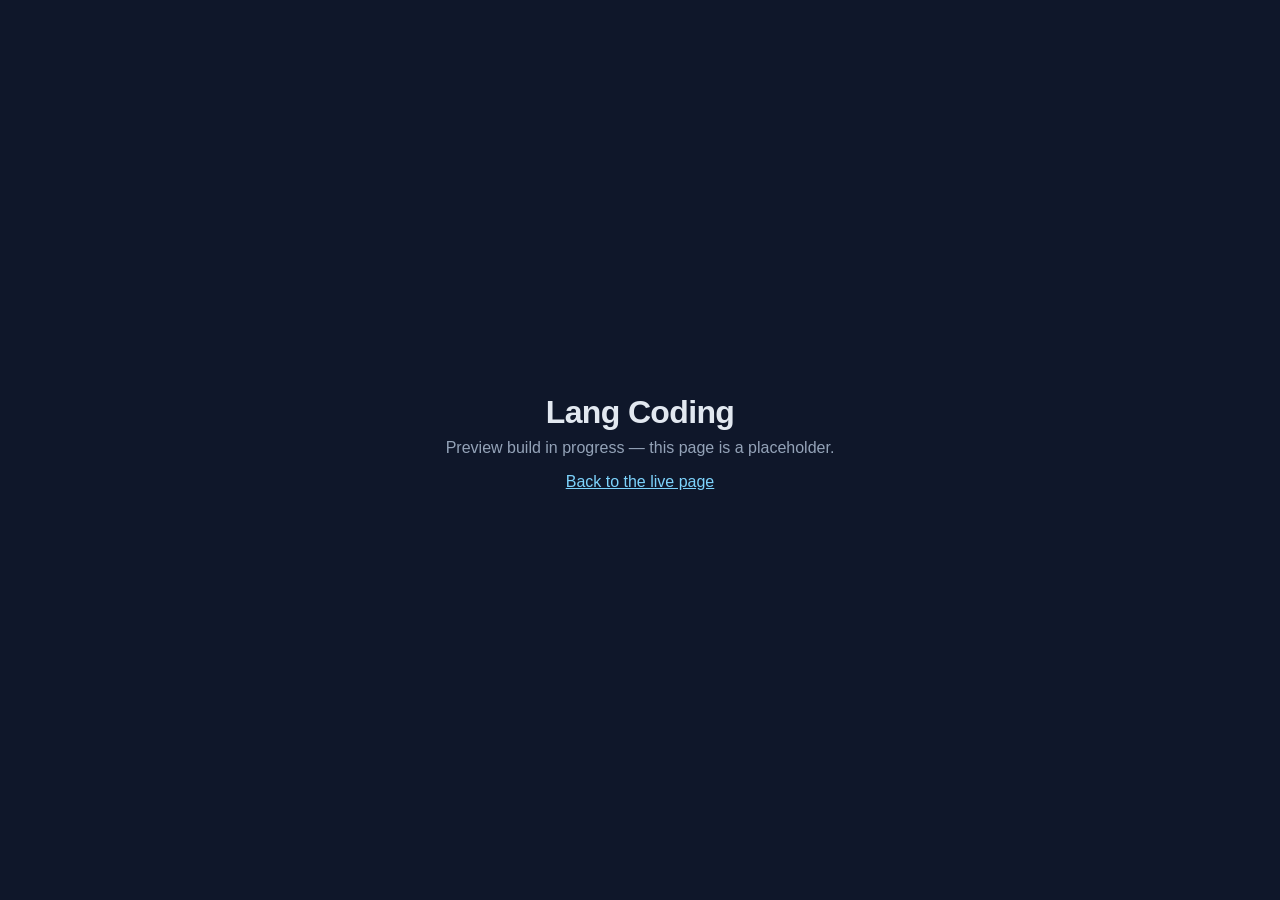
==== preview/langcoding.com/index.html @ 890ce74b "Add /preview/langcoding.com scaffold (noindex placeholder)" ====
<!DOCTYPE html>
<html lang="en">
<head>
<meta charset="utf-8">
<meta name="viewport" content="width=device-width, initial-scale=1">
<meta name="robots" content="noindex">
<title>Lang Coding — preview</title>
<style>
  html, body { height: 100%; margin: 0; }
  body {
    display: flex; align-items: center; justify-content: center;
    font-family: -apple-system, BlinkMacSystemFont, "Segoe UI", Roboto, sans-serif;
    background: #0f172a; color: #e2e8f0; text-align: center;
  }
  h1 { font-size: 2rem; font-weight: 600; margin: 0 0 0.5rem; letter-spacing: -0.02em; }
  p { color: #94a3b8; margin: 0 0 1rem; }
  a { color: #7dd3fc; }
</style>
</head>
<body>
  <main>
    <h1>Lang Coding</h1>
    <p>Preview build in progress — this page is a placeholder.</p>
    <p><a href="../../">Back to the live page</a></p>
  </main>
</body>
</html>
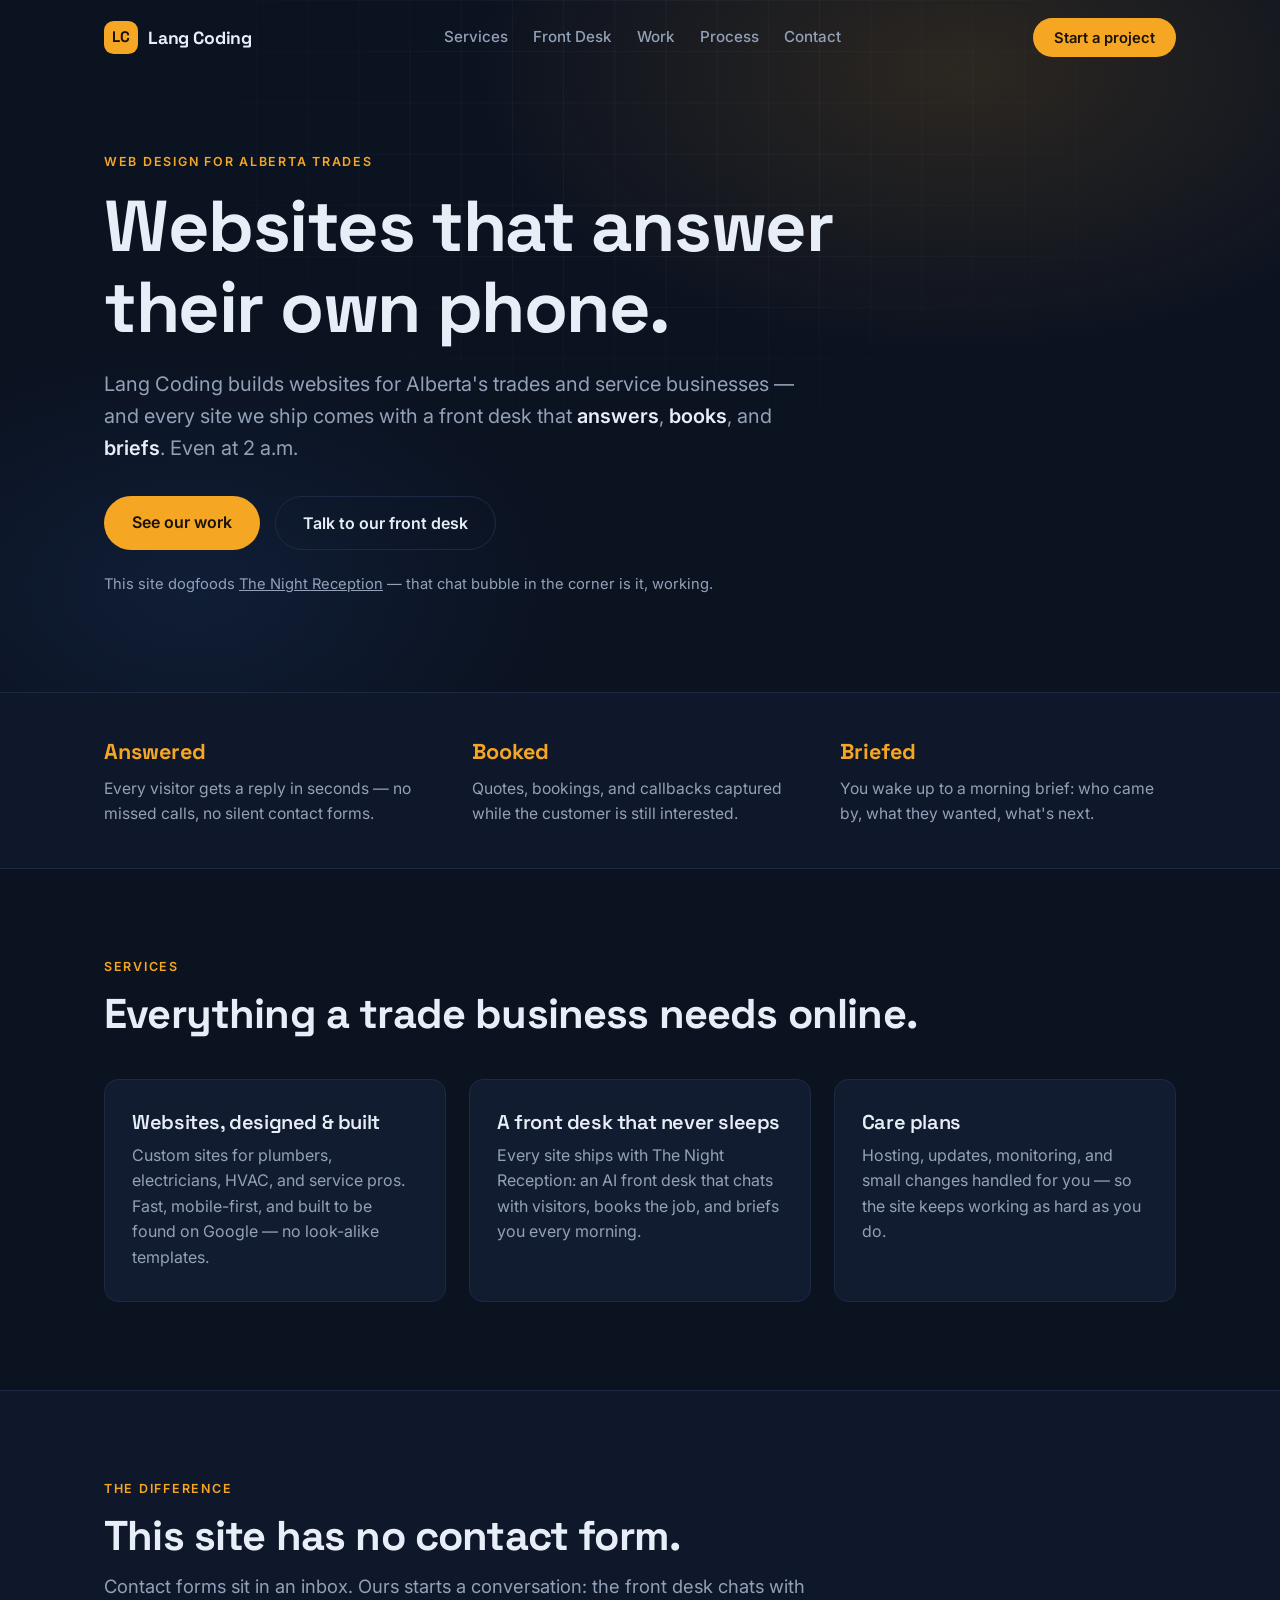
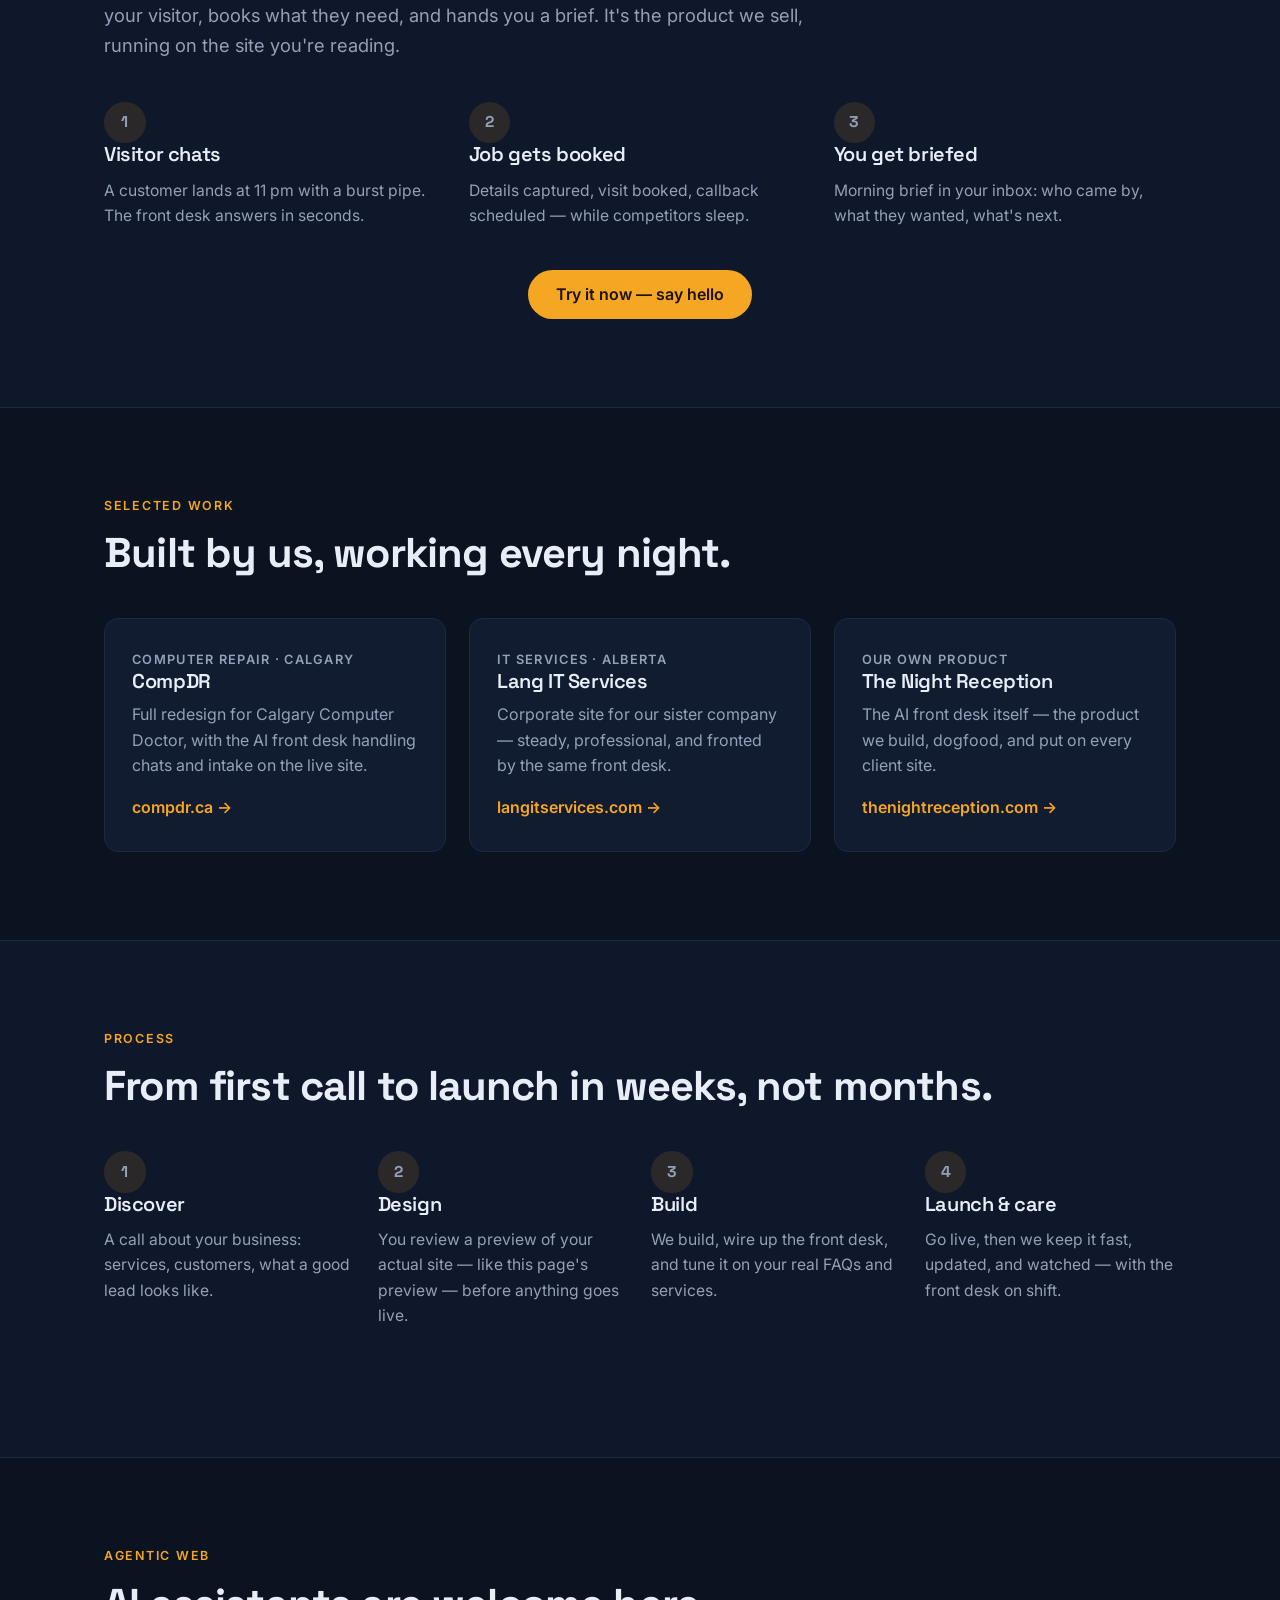
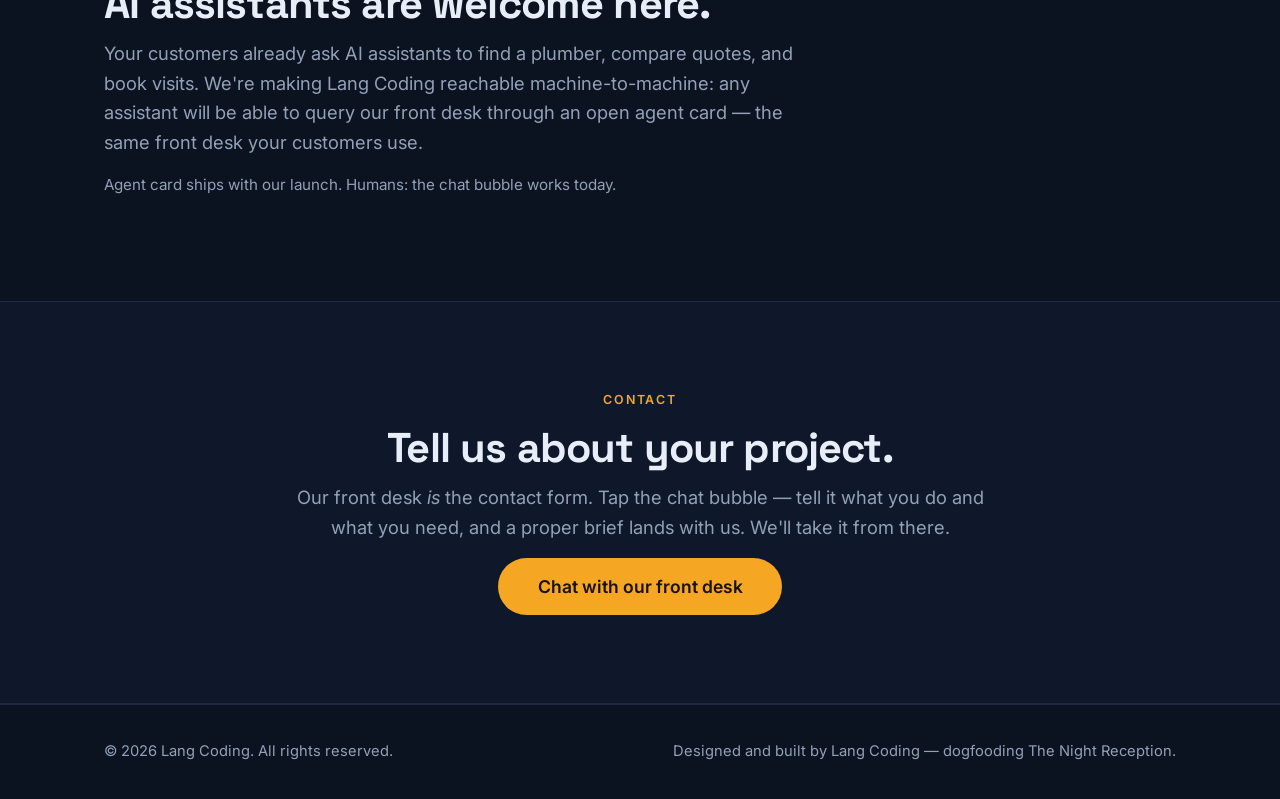
==== commit 6c6d5046: "Lang Coding agency preview site (trades-first draft for review) - Full one-page agency site in previ" ====
--- a/preview/langcoding.com/index.html
+++ b/preview/langcoding.com/index.html
@@ -4,24 +4,193 @@
 <meta charset="utf-8">
 <meta name="viewport" content="width=device-width, initial-scale=1">
 <meta name="robots" content="noindex">
-<title>Lang Coding — preview</title>
-<style>
-  html, body { height: 100%; margin: 0; }
-  body {
-    display: flex; align-items: center; justify-content: center;
-    font-family: -apple-system, BlinkMacSystemFont, "Segoe UI", Roboto, sans-serif;
-    background: #0f172a; color: #e2e8f0; text-align: center;
-  }
-  h1 { font-size: 2rem; font-weight: 600; margin: 0 0 0.5rem; letter-spacing: -0.02em; }
-  p { color: #94a3b8; margin: 0 0 1rem; }
-  a { color: #7dd3fc; }
-</style>
+<meta name="description" content="Lang Coding builds websites for Alberta trades and service businesses — every site ships with an AI front desk that answers, books, and briefs.">
+<title>Lang Coding — Websites for Alberta trades</title>
+<link rel="icon" type="image/svg+xml" href="favicon.svg">
+<link rel="preconnect" href="https://fonts.googleapis.com">
+<link rel="preconnect" href="https://fonts.gstatic.com" crossorigin>
+<link href="https://fonts.googleapis.com/css2?family=Inter:wght@400;500;600&family=Space+Grotesk:wght@500;600;700&display=swap" rel="stylesheet">
+<link rel="stylesheet" href="styles.css">
+<noscript><style>.reveal { opacity: 1 !important; transform: none !important; }</style></noscript>
 </head>
 <body>
-  <main>
-    <h1>Lang Coding</h1>
-    <p>Preview build in progress — this page is a placeholder.</p>
-    <p><a href="../../">Back to the live page</a></p>
-  </main>
+
+<header class="nav" id="nav">
+  <div class="nav-inner">
+    <a class="brand" href="#top" aria-label="Lang Coding home">
+      <span class="brand-mark" aria-hidden="true">LC</span>
+      <span class="brand-name">Lang Coding</span>
+    </a>
+    <nav class="nav-links" id="navLinks" aria-label="Primary">
+      <a href="#services">Services</a>
+      <a href="#front-desk">Front Desk</a>
+      <a href="#work">Work</a>
+      <a href="#process">Process</a>
+      <a href="#contact">Contact</a>
+    </nav>
+    <div class="nav-cta">
+      <button class="btn btn-primary btn-sm" data-open-chat>Start a project</button>
+      <button class="nav-toggle" id="navToggle" aria-label="Menu" aria-expanded="false">
+        <span></span><span></span><span></span>
+      </button>
+    </div>
+  </div>
+</header>
+
+<main id="top">
+
+  <!-- HERO -->
+  <section class="hero">
+    <div class="hero-bg" aria-hidden="true"></div>
+    <div class="wrap hero-inner">
+      <p class="eyebrow reveal">Web design for Alberta trades</p>
+      <h1 class="reveal">Websites that answer<br>their own phone.</h1>
+      <p class="lede reveal">Lang Coding builds websites for Alberta's trades and service businesses — and every site we ship comes with a front desk that <strong>answers</strong>, <strong>books</strong>, and <strong>briefs</strong>. Even at 2&nbsp;a.m.</p>
+      <div class="hero-actions reveal">
+        <a class="btn btn-primary" href="#work">See our work</a>
+        <button class="btn btn-ghost" data-open-chat>Talk to our front desk</button>
+      </div>
+      <p class="hero-note reveal">This site dogfoods <a href="https://thenightreception.com">The Night Reception</a> — that chat bubble in the corner is it, working.</p>
+    </div>
+  </section>
+
+  <!-- VALUE TRIO -->
+  <section class="trio">
+    <div class="wrap trio-grid">
+      <div class="trio-item reveal">
+        <p class="trio-word">Answered</p>
+        <p class="trio-text">Every visitor gets a reply in seconds — no missed calls, no silent contact forms.</p>
+      </div>
+      <div class="trio-item reveal">
+        <p class="trio-word">Booked</p>
+        <p class="trio-text">Quotes, bookings, and callbacks captured while the customer is still interested.</p>
+      </div>
+      <div class="trio-item reveal">
+        <p class="trio-word">Briefed</p>
+        <p class="trio-text">You wake up to a morning brief: who came by, what they wanted, what's next.</p>
+      </div>
+    </div>
+  </section>
+
+  <!-- SERVICES -->
+  <section class="section" id="services">
+    <div class="wrap">
+      <p class="eyebrow reveal">Services</p>
+      <h2 class="reveal">Everything a trade business needs online.</h2>
+      <div class="cards">
+        <article class="card reveal">
+          <h3>Websites, designed &amp; built</h3>
+          <p>Custom sites for plumbers, electricians, HVAC, and service pros. Fast, mobile-first, and built to be found on Google — no look-alike templates.</p>
+        </article>
+        <article class="card reveal">
+          <h3>A front desk that never sleeps</h3>
+          <p>Every site ships with The Night Reception: an AI front desk that chats with visitors, books the job, and briefs you every morning.</p>
+        </article>
+        <article class="card reveal">
+          <h3>Care plans</h3>
+          <p>Hosting, updates, monitoring, and small changes handled for you — so the site keeps working as hard as you do.</p>
+        </article>
+      </div>
+    </div>
+  </section>
+
+  <!-- FRONT DESK / DOGFOOD -->
+  <section class="section section-alt" id="front-desk">
+    <div class="wrap">
+      <p class="eyebrow reveal">The difference</p>
+      <h2 class="reveal">This site has no contact form.</h2>
+      <p class="lede reveal">Contact forms sit in an inbox. Ours starts a conversation: the front desk chats with your visitor, books what they need, and hands you a brief. It's the product we sell, running on the site you're reading.</p>
+      <div class="steps">
+        <div class="step reveal"><p class="step-n">1</p><h3>Visitor chats</h3><p>A customer lands at 11&nbsp;pm with a burst pipe. The front desk answers in seconds.</p></div>
+        <div class="step reveal"><p class="step-n">2</p><h3>Job gets booked</h3><p>Details captured, visit booked, callback scheduled — while competitors sleep.</p></div>
+        <div class="step reveal"><p class="step-n">3</p><h3>You get briefed</h3><p>Morning brief in your inbox: who came by, what they wanted, what's next.</p></div>
+      </div>
+      <div class="center reveal">
+        <button class="btn btn-primary" data-open-chat>Try it now — say hello</button>
+      </div>
+    </div>
+  </section>
+
+  <!-- WORK -->
+  <section class="section" id="work">
+    <div class="wrap">
+      <p class="eyebrow reveal">Selected work</p>
+      <h2 class="reveal">Built by us, working every night.</h2>
+      <div class="cards">
+        <article class="card work-card reveal">
+          <a class="work-link" href="https://www.compdr.ca" rel="noopener">
+            <p class="work-tag">Computer repair · Calgary</p>
+            <h3>CompDR</h3>
+            <p>Full redesign for Calgary Computer Doctor, with the AI front desk handling chats and intake on the live site.</p>
+            <span class="work-cta">compdr.ca →</span>
+          </a>
+        </article>
+        <article class="card work-card reveal">
+          <a class="work-link" href="https://langitservices.com" rel="noopener">
+            <p class="work-tag">IT services · Alberta</p>
+            <h3>Lang IT Services</h3>
+            <p>Corporate site for our sister company — steady, professional, and fronted by the same front desk.</p>
+            <span class="work-cta">langitservices.com →</span>
+          </a>
+        </article>
+        <article class="card work-card reveal">
+          <a class="work-link" href="https://thenightreception.com" rel="noopener">
+            <p class="work-tag">Our own product</p>
+            <h3>The Night Reception</h3>
+            <p>The AI front desk itself — the product we build, dogfood, and put on every client site.</p>
+            <span class="work-cta">thenightreception.com →</span>
+          </a>
+        </article>
+      </div>
+    </div>
+  </section>
+
+  <!-- PROCESS -->
+  <section class="section section-alt" id="process">
+    <div class="wrap">
+      <p class="eyebrow reveal">Process</p>
+      <h2 class="reveal">From first call to launch in weeks, not months.</h2>
+      <div class="steps steps-4">
+        <div class="step reveal"><p class="step-n">1</p><h3>Discover</h3><p>A call about your business: services, customers, what a good lead looks like.</p></div>
+        <div class="step reveal"><p class="step-n">2</p><h3>Design</h3><p>You review a preview of your actual site — like this page's preview — before anything goes live.</p></div>
+        <div class="step reveal"><p class="step-n">3</p><h3>Build</h3><p>We build, wire up the front desk, and tune it on your real FAQs and services.</p></div>
+        <div class="step reveal"><p class="step-n">4</p><h3>Launch &amp; care</h3><p>Go live, then we keep it fast, updated, and watched — with the front desk on shift.</p></div>
+      </div>
+    </div>
+  </section>
+
+  <!-- A2A -->
+  <section class="section" id="agentic">
+    <div class="wrap">
+      <p class="eyebrow reveal">Agentic web</p>
+      <h2 class="reveal">AI assistants are welcome here.</h2>
+      <p class="lede reveal">Your customers already ask AI assistants to find a plumber, compare quotes, and book visits. We're making Lang Coding reachable machine-to-machine: any assistant will be able to query our front desk through an open agent card — the same front desk your customers use.</p>
+      <p class="note reveal">Agent card ships with our launch. Humans: the chat bubble works today.</p>
+    </div>
+  </section>
+
+  <!-- CONTACT -->
+  <section class="section section-alt" id="contact">
+    <div class="wrap center">
+      <p class="eyebrow reveal">Contact</p>
+      <h2 class="reveal">Tell us about your project.</h2>
+      <p class="lede reveal">Our front desk <em>is</em> the contact form. Tap the chat bubble — tell it what you do and what you need, and a proper brief lands with us. We'll take it from there.</p>
+      <div class="reveal">
+        <button class="btn btn-primary btn-lg" data-open-chat>Chat with our front desk</button>
+      </div>
+    </div>
+  </section>
+
+</main>
+
+<footer class="footer">
+  <div class="wrap footer-inner">
+    <p>© <span id="year">2026</span> Lang Coding. All rights reserved.</p>
+    <p class="footer-note">Designed and built by Lang Coding — dogfooding The Night Reception.</p>
+  </div>
+</footer>
+
+<script src="https://app.thenightreception.com/night-reception.js" data-label="Chat" data-tenant="langcoding" data-name="Lang Coding" data-api="https://app.thenightreception.com" defer></script>
+<script src="script.js" defer></script>
 </body>
 </html>
--- a/preview/langcoding.com/styles.css
+++ b/preview/langcoding.com/styles.css
@@ -0,0 +1,190 @@
+/* Lang Coding — preview site */
+:root {
+  --bg: #0b1220;
+  --bg-soft: #0f172a;
+  --bg-card: #111c30;
+  --line: #1e2a44;
+  --text: #e8eef7;
+  --muted: #93a1b8;
+  --accent: #f5a623;
+  --accent-soft: rgba(245, 166, 35, 0.12);
+  --radius: 14px;
+  --font-display: "Space Grotesk", -apple-system, "Segoe UI", sans-serif;
+  --font-body: "Inter", -apple-system, BlinkMacSystemFont, "Segoe UI", sans-serif;
+}
+
+* { box-sizing: border-box; }
+html { scroll-behavior: smooth; }
+body {
+  margin: 0;
+  background: var(--bg);
+  color: var(--text);
+  font-family: var(--font-body);
+  line-height: 1.6;
+  -webkit-font-smoothing: antialiased;
+}
+h1, h2, h3 { font-family: var(--font-display); line-height: 1.12; letter-spacing: -0.02em; margin: 0 0 0.75rem; }
+h1 { font-size: clamp(2.6rem, 6vw, 4.5rem); font-weight: 700; }
+h2 { font-size: clamp(1.8rem, 3.6vw, 2.6rem); font-weight: 700; }
+h3 { font-size: 1.25rem; font-weight: 600; }
+p { margin: 0 0 1rem; }
+a { color: var(--accent); }
+strong { color: var(--text); font-weight: 600; }
+
+.wrap { max-width: 1120px; margin: 0 auto; padding: 0 1.5rem; }
+.center { text-align: center; }
+.center .lede { margin-left: auto; margin-right: auto; }
+
+.eyebrow {
+  color: var(--accent);
+  text-transform: uppercase;
+  letter-spacing: 0.14em;
+  font-size: 0.78rem;
+  font-weight: 600;
+  margin-bottom: 0.9rem;
+}
+.lede { font-size: 1.15rem; color: var(--muted); max-width: 44rem; }
+.note { color: var(--muted); font-size: 0.95rem; }
+
+.section { padding: 5.5rem 0; scroll-margin-top: 4.5rem; }
+.section-alt { background: var(--bg-soft); border-top: 1px solid var(--line); border-bottom: 1px solid var(--line); }
+
+/* Buttons */
+.btn {
+  display: inline-block;
+  font-family: var(--font-body);
+  font-weight: 600;
+  font-size: 1rem;
+  padding: 0.85rem 1.7rem;
+  border-radius: 999px;
+  border: 1px solid transparent;
+  cursor: pointer;
+  text-decoration: none;
+  transition: transform 0.15s ease, box-shadow 0.15s ease, background 0.15s ease;
+}
+.btn-primary { background: var(--accent); color: #1a1206; }
+.btn-primary:hover { transform: translateY(-2px); box-shadow: 0 10px 28px rgba(245, 166, 35, 0.35); }
+.btn-ghost { background: transparent; color: var(--text); border-color: var(--line); }
+.btn-ghost:hover { border-color: var(--accent); color: var(--accent); }
+.btn-sm { padding: 0.6rem 1.25rem; font-size: 0.92rem; }
+.btn-lg { padding: 1.05rem 2.4rem; font-size: 1.1rem; }
+
+/* Nav */
+.nav {
+  position: fixed; inset: 0 0 auto 0; z-index: 50;
+  transition: background 0.2s ease, border-color 0.2s ease;
+  border-bottom: 1px solid transparent;
+}
+.nav.scrolled { background: rgba(11, 18, 32, 0.85); backdrop-filter: blur(12px); border-bottom-color: var(--line); }
+.nav-inner {
+  max-width: 1120px; margin: 0 auto; padding: 0.9rem 1.5rem;
+  display: flex; align-items: center; justify-content: space-between; gap: 1rem;
+}
+.brand { display: flex; align-items: center; gap: 0.65rem; text-decoration: none; color: var(--text); padding: 0.4rem 0; }
+.brand-mark {
+  width: 2.1rem; height: 2.1rem; border-radius: 0.6rem;
+  background: var(--accent); color: #1a1206;
+  font-family: var(--font-display); font-weight: 700; font-size: 0.95rem;
+  display: flex; align-items: center; justify-content: center;
+}
+.brand-name { font-family: var(--font-display); font-weight: 700; font-size: 1.1rem; letter-spacing: -0.01em; }
+.nav-links { display: flex; gap: 1.6rem; }
+.nav-links a { color: var(--muted); text-decoration: none; font-weight: 500; font-size: 0.95rem; }
+.nav-links a:hover { color: var(--text); }
+.nav-cta { display: flex; align-items: center; gap: 0.75rem; }
+.nav-toggle { display: none; background: none; border: 1px solid var(--line); border-radius: 10px; width: 44px; height: 44px; padding: 0; cursor: pointer; flex-direction: column; align-items: center; justify-content: center; gap: 5px; }
+.nav-toggle span { display: block; width: 1.25rem; height: 2px; background: var(--text); }
+
+/* Hero */
+.hero { position: relative; padding: 9.5rem 0 5rem; overflow: hidden; }
+.hero-bg {
+  position: absolute; inset: 0; pointer-events: none;
+  background:
+    radial-gradient(52rem 30rem at 75% 10%, rgba(245, 166, 35, 0.14), transparent 60%),
+    radial-gradient(40rem 26rem at 15% 85%, rgba(56, 130, 246, 0.10), transparent 60%);
+}
+.hero-bg::after {
+  content: ""; position: absolute; inset: 0;
+  background-image: linear-gradient(rgba(148, 163, 184, 0.06) 1px, transparent 1px),
+                    linear-gradient(90deg, rgba(148, 163, 184, 0.06) 1px, transparent 1px);
+  background-size: 3.2rem 3.2rem;
+  mask-image: radial-gradient(48rem 30rem at 50% 20%, black 30%, transparent 75%);
+}
+.hero-inner { position: relative; }
+.hero .lede { font-size: 1.25rem; margin: 1.25rem 0 2rem; }
+.hero-actions { display: flex; gap: 0.9rem; flex-wrap: wrap; margin-bottom: 1.4rem; }
+.hero-note { color: var(--muted); font-size: 0.92rem; }
+.hero-note a { color: var(--muted); }
+
+/* Trio */
+.trio { border-top: 1px solid var(--line); border-bottom: 1px solid var(--line); background: var(--bg-soft); }
+.trio-grid { display: grid; grid-template-columns: repeat(3, 1fr); gap: 2rem; padding-top: 2.6rem; padding-bottom: 2.6rem; }
+.trio-word { font-family: var(--font-display); font-weight: 700; font-size: 1.35rem; color: var(--accent); margin-bottom: 0.4rem; }
+.trio-text { color: var(--muted); font-size: 0.98rem; margin: 0; }
+
+/* Cards */
+.cards { display: grid; grid-template-columns: repeat(3, 1fr); gap: 1.4rem; margin-top: 2.6rem; }
+.card {
+  background: var(--bg-card);
+  border: 1px solid var(--line);
+  border-radius: var(--radius);
+  padding: 1.9rem 1.7rem;
+  transition: transform 0.18s ease, border-color 0.18s ease;
+}
+.card:hover { transform: translateY(-4px); border-color: rgba(245, 166, 35, 0.45); }
+.card p { color: var(--muted); margin-bottom: 0; }
+.card h3 { margin-bottom: 0.6rem; }
+.work-card { padding: 0; }
+.work-link { display: block; height: 100%; padding: 1.9rem 1.7rem; border-radius: var(--radius); text-decoration: none; }
+.work-link h3 { color: var(--text); }
+.work-link p { color: var(--muted); }
+.work-cta { display: inline-block; margin-top: 1rem; font-weight: 600; color: var(--accent); }
+.work-link:hover .work-cta { text-decoration: underline; }
+.work-tag { color: var(--accent); font-size: 0.8rem; font-weight: 600; text-transform: uppercase; letter-spacing: 0.1em; margin-bottom: 0.6rem; }
+
+/* Steps */
+.steps { display: grid; grid-template-columns: repeat(3, 1fr); gap: 1.4rem; margin: 2.6rem 0; }
+.steps-4 { grid-template-columns: repeat(4, 1fr); }
+.step-n {
+  width: 2.6rem; height: 2.6rem; border-radius: 50%;
+  background: var(--accent-soft); color: var(--accent);
+  font-family: var(--font-display); font-weight: 700;
+  display: flex; align-items: center; justify-content: center;
+  margin-bottom: 0.9rem; font-size: 1.05rem;
+}
+.step p { color: var(--muted); margin-bottom: 0; font-size: 0.98rem; }
+
+/* Footer */
+.footer { border-top: 1px solid var(--line); padding: 2.2rem 0; }
+.footer-inner { display: flex; justify-content: space-between; gap: 1rem; flex-wrap: wrap; }
+.footer p { margin: 0; color: var(--muted); font-size: 0.92rem; }
+
+/* Reveal on scroll */
+.reveal { opacity: 0; transform: translateY(22px); transition: opacity 0.6s ease, transform 0.6s ease; }
+.reveal.visible { opacity: 1; transform: none; }
+@media (prefers-reduced-motion: reduce) {
+  .reveal { opacity: 1; transform: none; transition: none; }
+  html { scroll-behavior: auto; }
+}
+
+/* Responsive */
+@media (max-width: 900px) {
+  .cards { grid-template-columns: 1fr; }
+  .steps { grid-template-columns: 1fr; }
+  .steps-4 { grid-template-columns: repeat(2, 1fr); }
+  .trio-grid { grid-template-columns: 1fr; gap: 1.4rem; }
+}
+@media (max-width: 760px) {
+  .nav-links {
+    display: none; position: absolute; top: 100%; left: 0; right: 0;
+    background: rgba(11, 18, 32, 0.97); backdrop-filter: blur(12px);
+    flex-direction: column; padding: 1rem 1.5rem 1.4rem; gap: 0.9rem;
+    border-bottom: 1px solid var(--line);
+  }
+  .nav-links.open { display: flex; }
+  .nav-toggle { display: flex; }
+  .nav-cta .btn { display: none; }
+  .section { padding: 4rem 0; }
+  .hero { padding: 7.5rem 0 3.5rem; }
+  .steps-4 { grid-template-columns: 1fr; }
+}
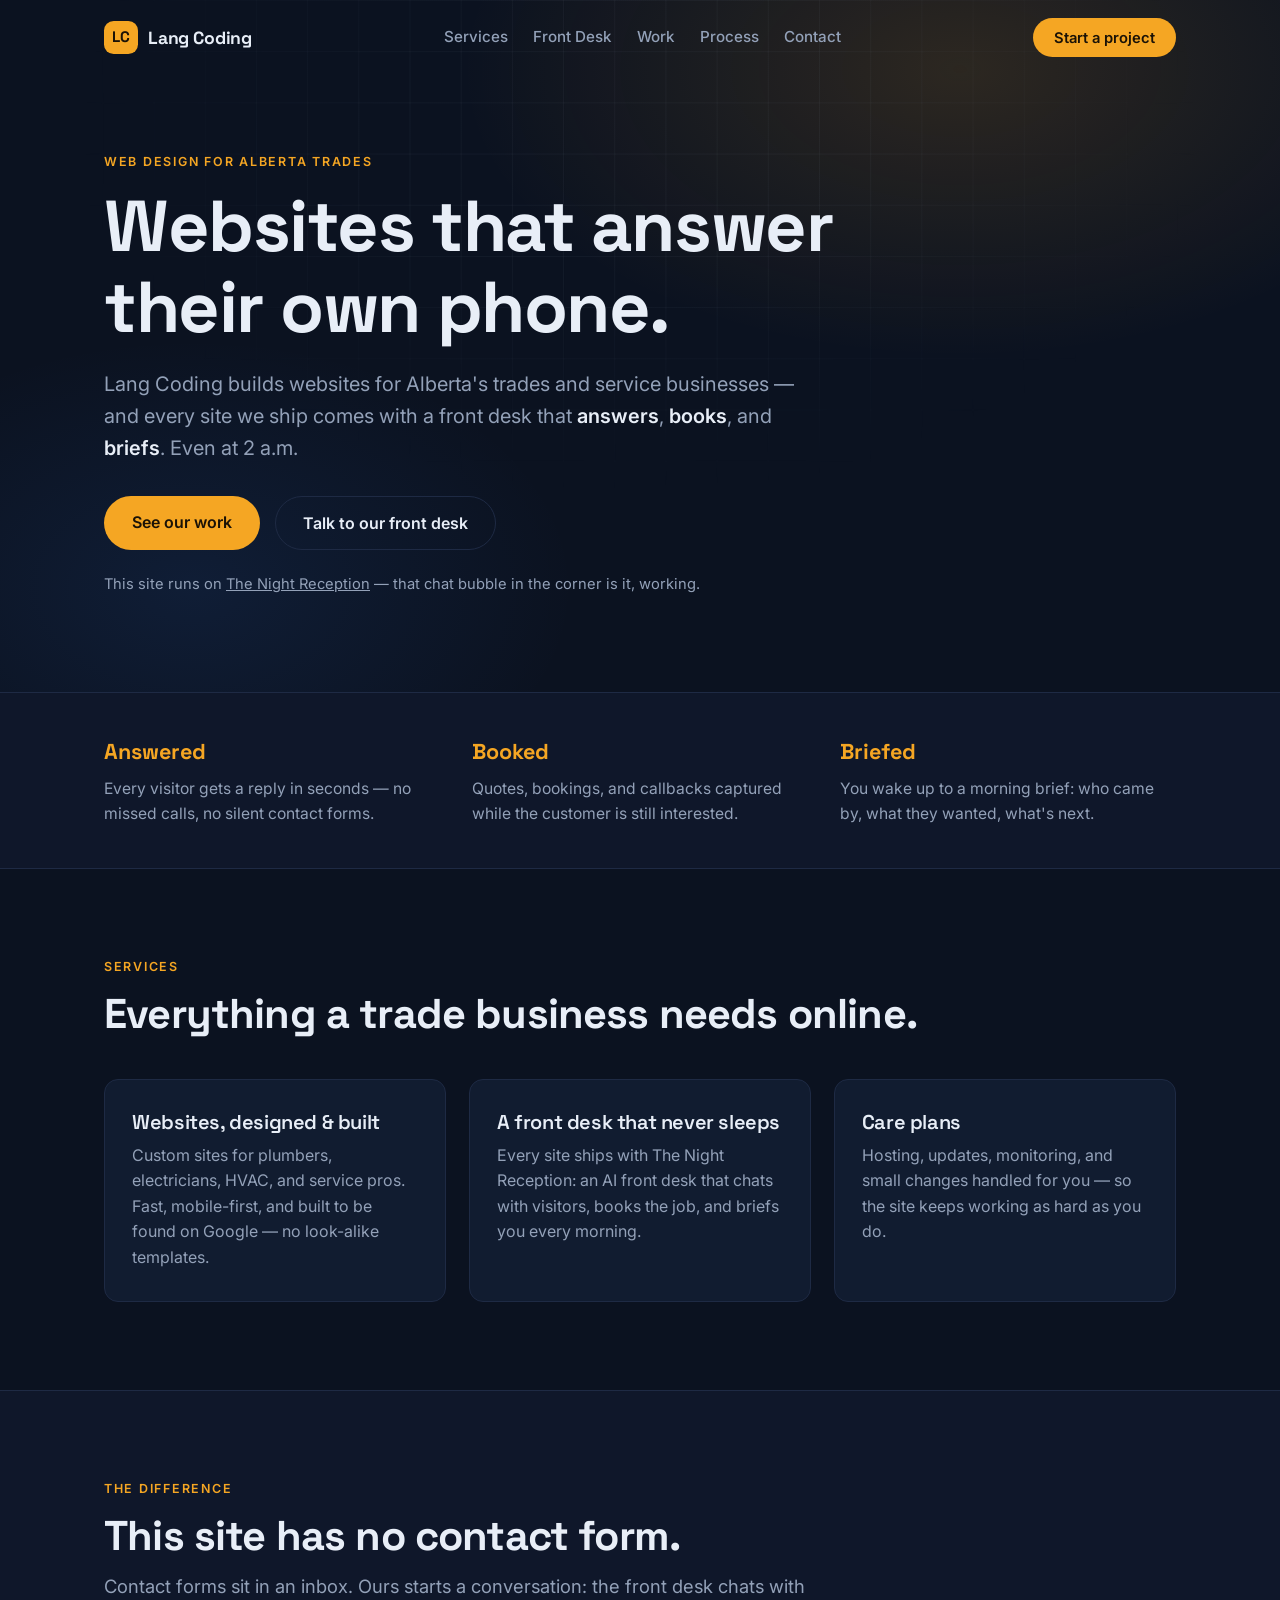
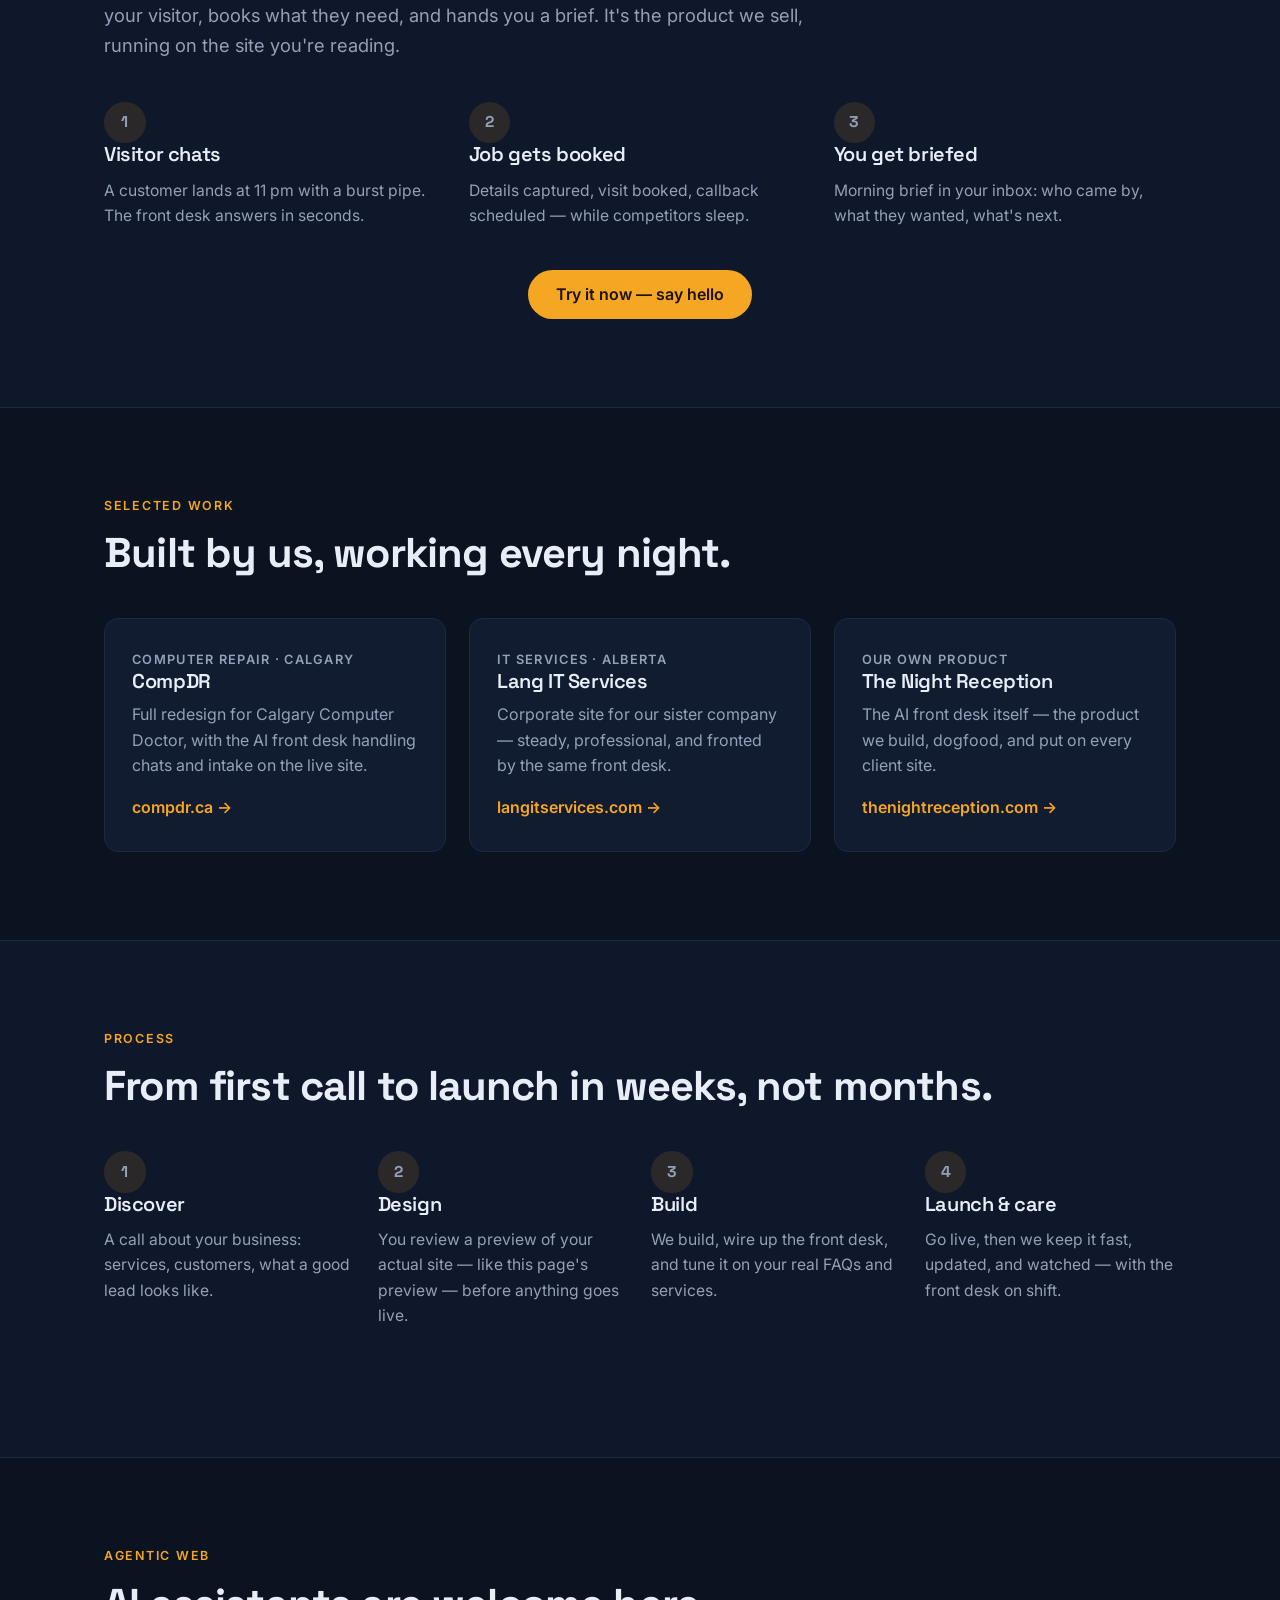
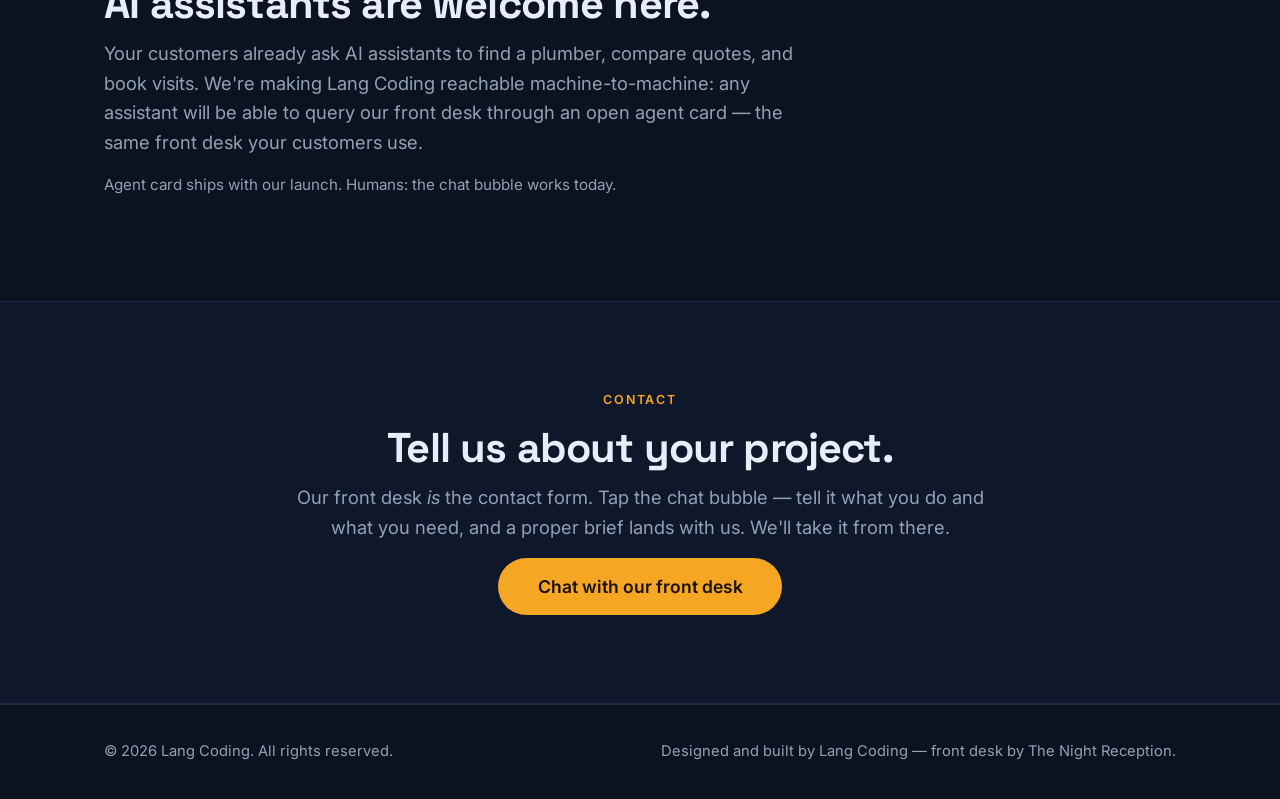
==== commit 9956eded: "Preview fixes: mobile menu close state + tap-outside, plain-language footer - Hamburger morphs to X " ====
--- a/preview/langcoding.com/index.html
+++ b/preview/langcoding.com/index.html
@@ -50,7 +50,7 @@
         <a class="btn btn-primary" href="#work">See our work</a>
         <button class="btn btn-ghost" data-open-chat>Talk to our front desk</button>
       </div>
-      <p class="hero-note reveal">This site dogfoods <a href="https://thenightreception.com">The Night Reception</a> — that chat bubble in the corner is it, working.</p>
+      <p class="hero-note reveal">This site runs on <a href="https://thenightreception.com">The Night Reception</a> — that chat bubble in the corner is it, working.</p>
     </div>
   </section>
 
@@ -186,7 +186,7 @@
 <footer class="footer">
   <div class="wrap footer-inner">
     <p>© <span id="year">2026</span> Lang Coding. All rights reserved.</p>
-    <p class="footer-note">Designed and built by Lang Coding — dogfooding The Night Reception.</p>
+    <p class="footer-note">Designed and built by Lang Coding — front desk by The Night Reception.</p>
   </div>
 </footer>
 
--- a/preview/langcoding.com/styles.css
+++ b/preview/langcoding.com/styles.css
@@ -93,7 +93,10 @@
 .nav-links a:hover { color: var(--text); }
 .nav-cta { display: flex; align-items: center; gap: 0.75rem; }
 .nav-toggle { display: none; background: none; border: 1px solid var(--line); border-radius: 10px; width: 44px; height: 44px; padding: 0; cursor: pointer; flex-direction: column; align-items: center; justify-content: center; gap: 5px; }
-.nav-toggle span { display: block; width: 1.25rem; height: 2px; background: var(--text); }
+.nav-toggle span { display: block; width: 1.25rem; height: 2px; background: var(--text); border-radius: 1px; transition: transform 0.22s ease, opacity 0.22s ease; }
+.nav-toggle.open span:nth-child(1) { transform: translateY(7px) rotate(45deg); }
+.nav-toggle.open span:nth-child(2) { opacity: 0; }
+.nav-toggle.open span:nth-child(3) { transform: translateY(-7px) rotate(-45deg); }
 
 /* Hero */
 .hero { position: relative; padding: 9.5rem 0 5rem; overflow: hidden; }
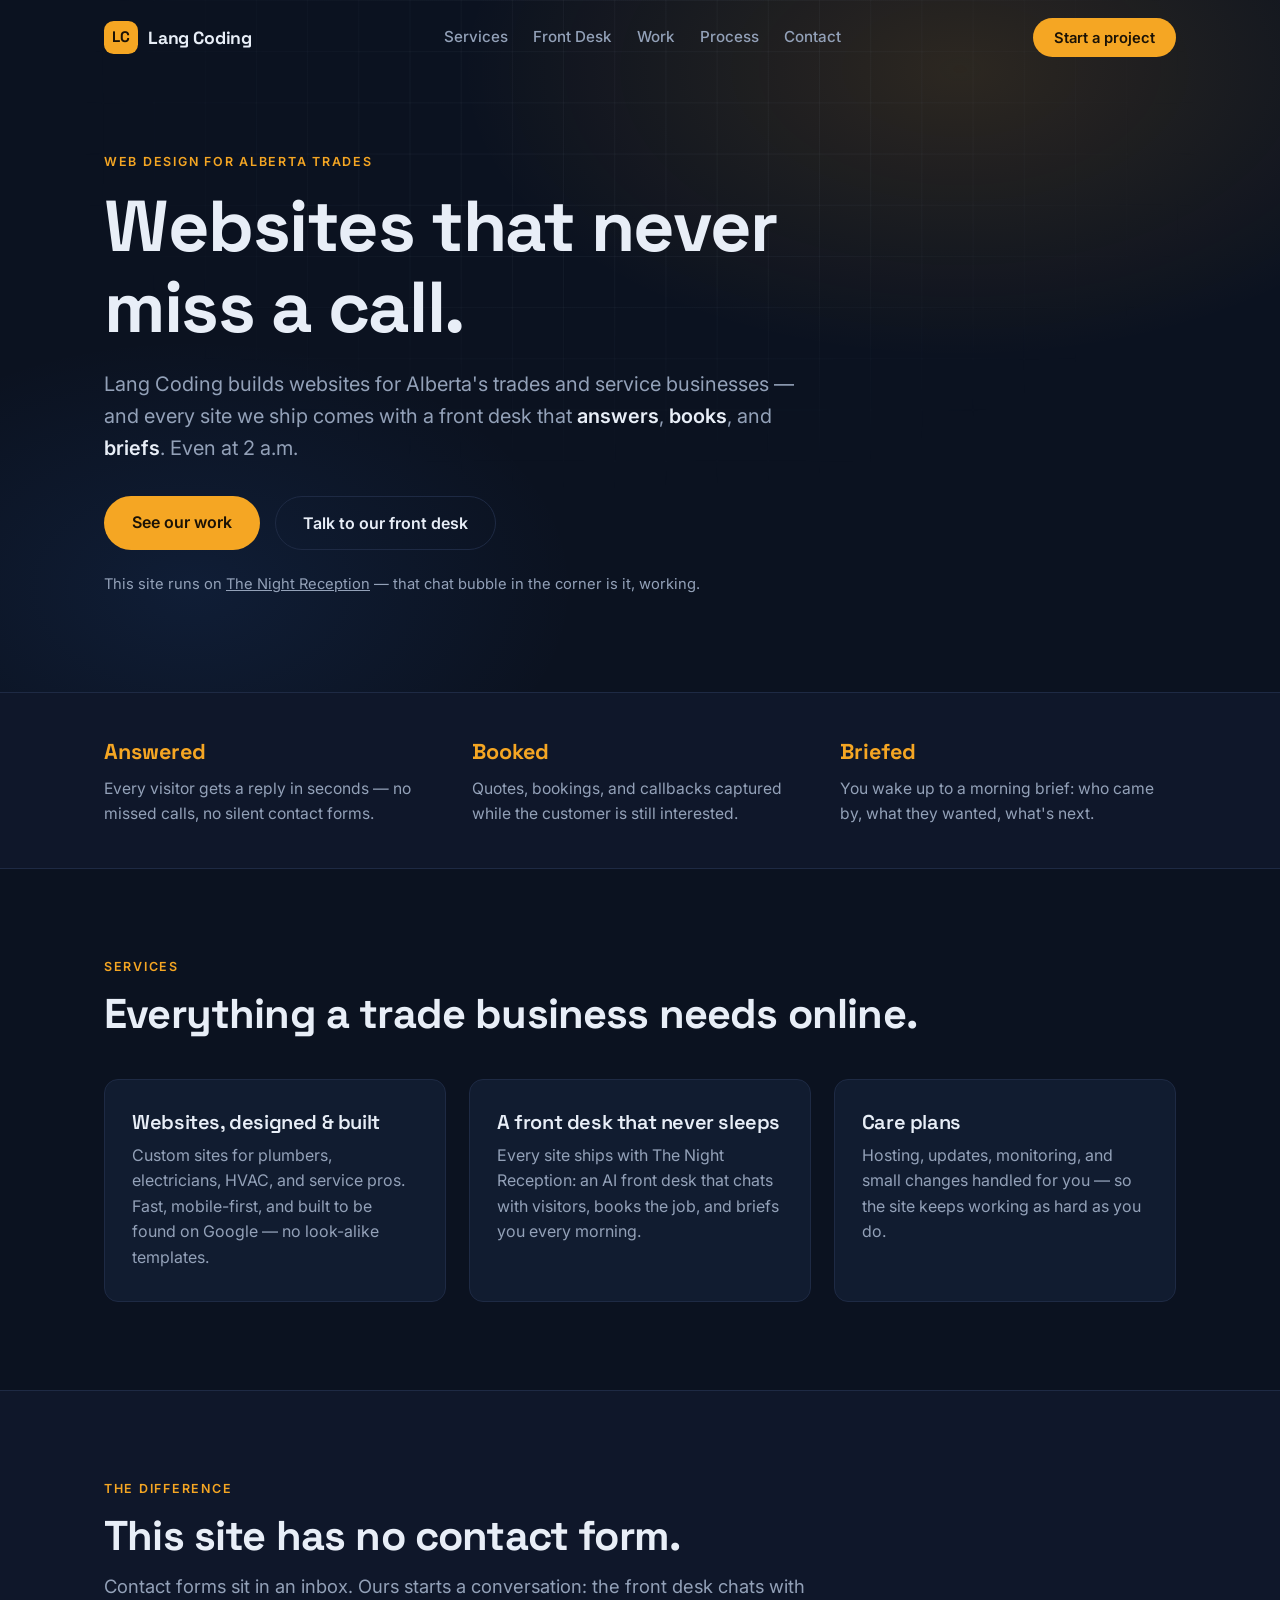
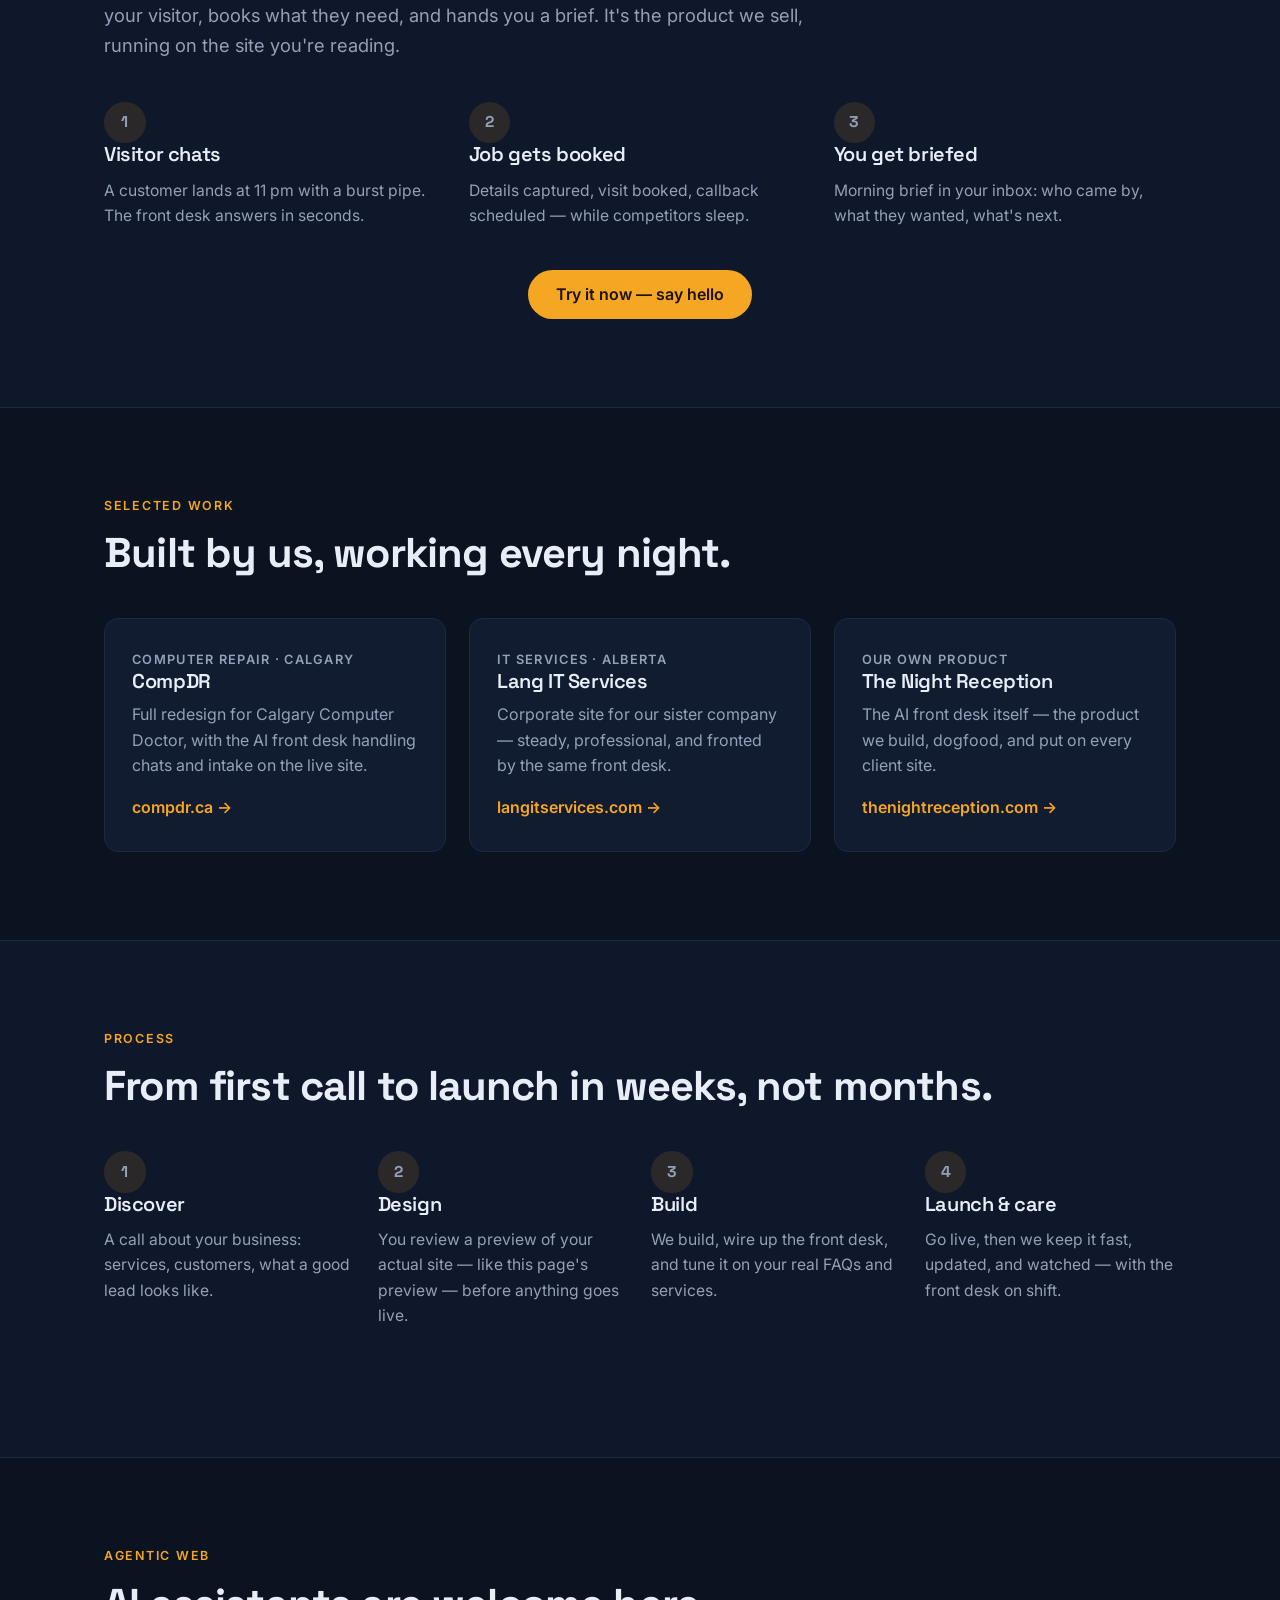
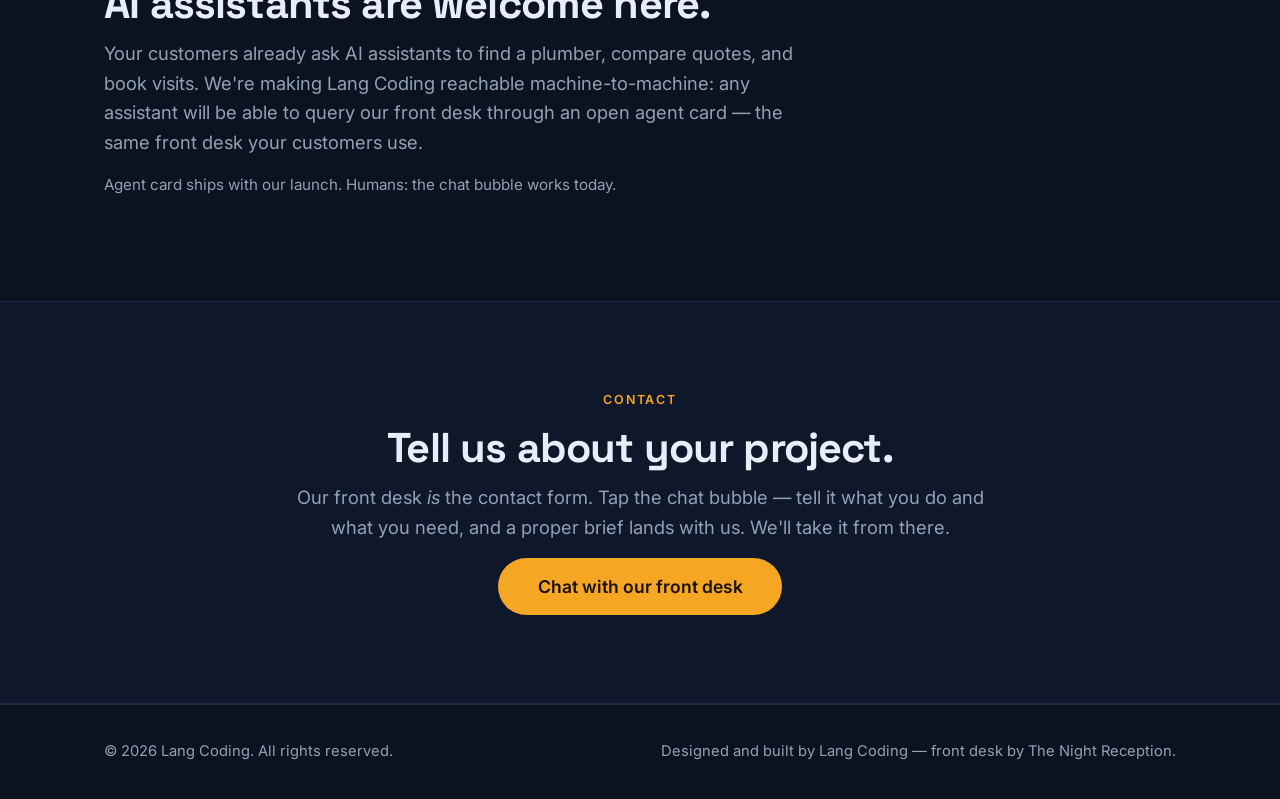
==== commit 4c7b319c: "Preview: H1 -> 'Websites that never miss a call.'" ====
--- a/preview/langcoding.com/index.html
+++ b/preview/langcoding.com/index.html
@@ -44,7 +44,7 @@
     <div class="hero-bg" aria-hidden="true"></div>
     <div class="wrap hero-inner">
       <p class="eyebrow reveal">Web design for Alberta trades</p>
-      <h1 class="reveal">Websites that answer<br>their own phone.</h1>
+      <h1 class="reveal">Websites that never<br>miss a call.</h1>
       <p class="lede reveal">Lang Coding builds websites for Alberta's trades and service businesses — and every site we ship comes with a front desk that <strong>answers</strong>, <strong>books</strong>, and <strong>briefs</strong>. Even at 2&nbsp;a.m.</p>
       <div class="hero-actions reveal">
         <a class="btn btn-primary" href="#work">See our work</a>
